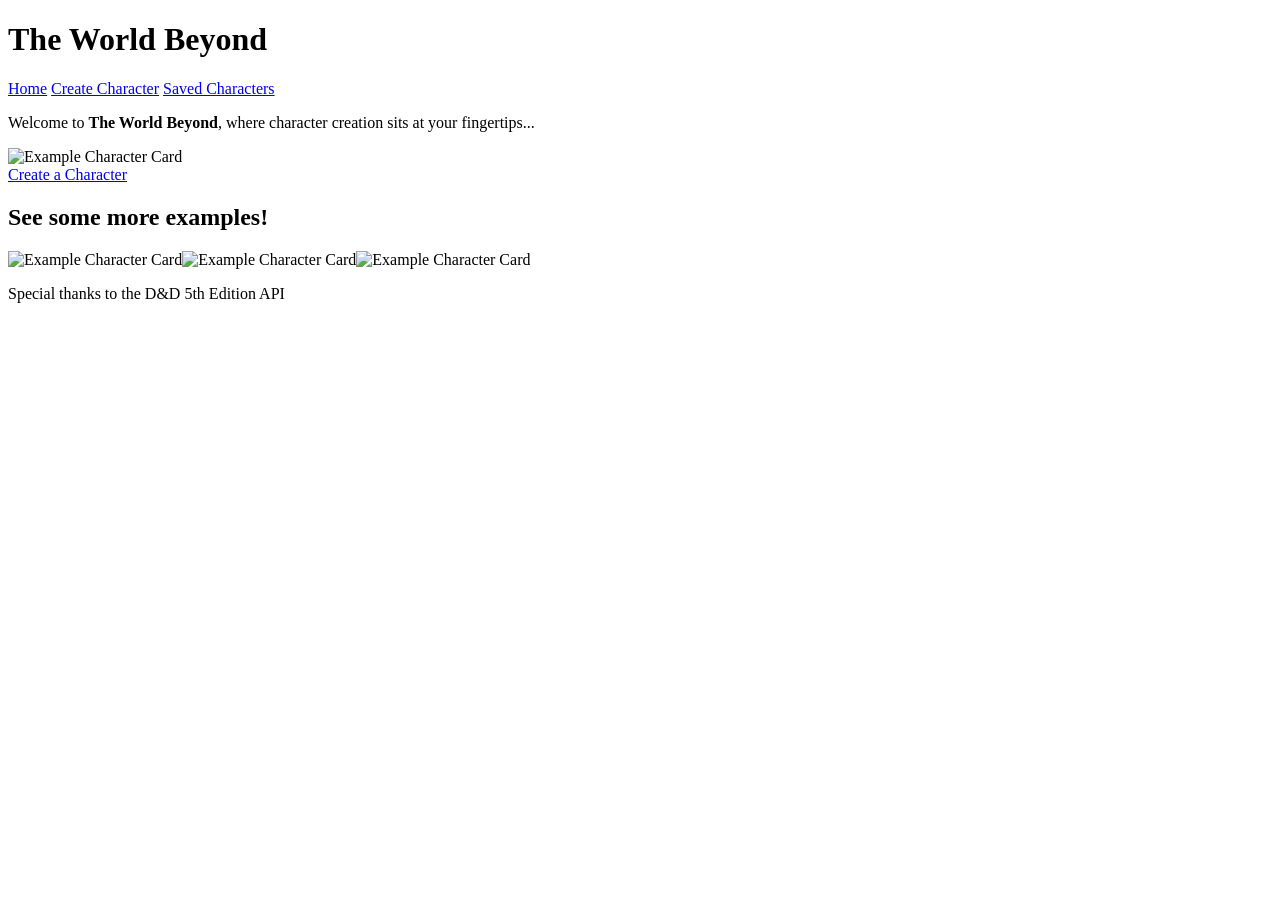
==== index.html @ dcc2f36c "beginning html" ====
<!DOCTYPE html>
<html lang="en">
<head>
    <meta charset="UTF-8">
    <meta name="viewport" content="width=device-width, initial-scale=1.0">
    <title>The World Beyond - Main Page</title>
    <link rel="stylesheet" href="css/main.css" />
    <script src="js/main.js" defer></script>
</head>
<body>
    <header>
        <h1>The World Beyond</h1>
        <nav>
            <a href="index.html">Home</a>
            <a href="character-generator.html">Create Character</a>
            <a href="saved-characters.html">Saved Characters</a>
        </nav>
    </header>
    <main>
        <p>Welcome to <strong>The World Beyond</strong>, where character creation sits at your fingertips...</p>
        <div class="flex-items">
            <img src="https://upload.wikimedia.org/wikipedia/commons/thumb/7/79/Hyunjin_of_Stray_Kids_at_the_40th_Golden_Disc_Awards%2C_January_10%2C_2026_%281%29.png/250px-Hyunjin_of_Stray_Kids_at_the_40th_Golden_Disc_Awards%2C_January_10%2C_2026_%281%29.png" alt="Example Character Card"></div>
            <a href="character-generator.html">Create a Character</a>
        </div>
        <h2>See some more examples!</h2>
        <section class="flex-items">
            <img src="https://upload.wikimedia.org/wikipedia/commons/2/25/Yeonjun_250625.jpg" alt="Example Character Card"></div>
            <img src="https://encrypted-tbn0.gstatic.com/images?q=tbn:ANd9GcQIF8eCV5y47tIsix3saeWD4XIqXsg_JthX4w&s" alt="Example Character Card"></div>
            <img src="https://ih1.redbubble.net/image.727054862.7295/flat,750x,075,f-pad,750x1000,f8f8f8.u1.jpg" alt="Example Character Card"></div>
        </section>
    </main>
    <footer>
        <p>Special thanks to the D&D 5th Edition API</p>
    </footer>
</body>
</html>
---- css/main.css ----
@import url('https://fonts.googleapis.com/css2?family=Almendra:ital,wght@0,400;0,700;1,400;1,700&family=Metamorphous&display=swap');
@import 'home.css';
@import 'header-footer.css';
:root {
    --purple-color: #681343;
    --gold-color: #f4af1c;
    --blue-color: #0A1B9B;

    --heading-font: Metamorphous, Courier, Trebuchet;
    --paragraph-font: Almendra, Arial, Tahoma;
}

img {
    max-height: 500px;
}
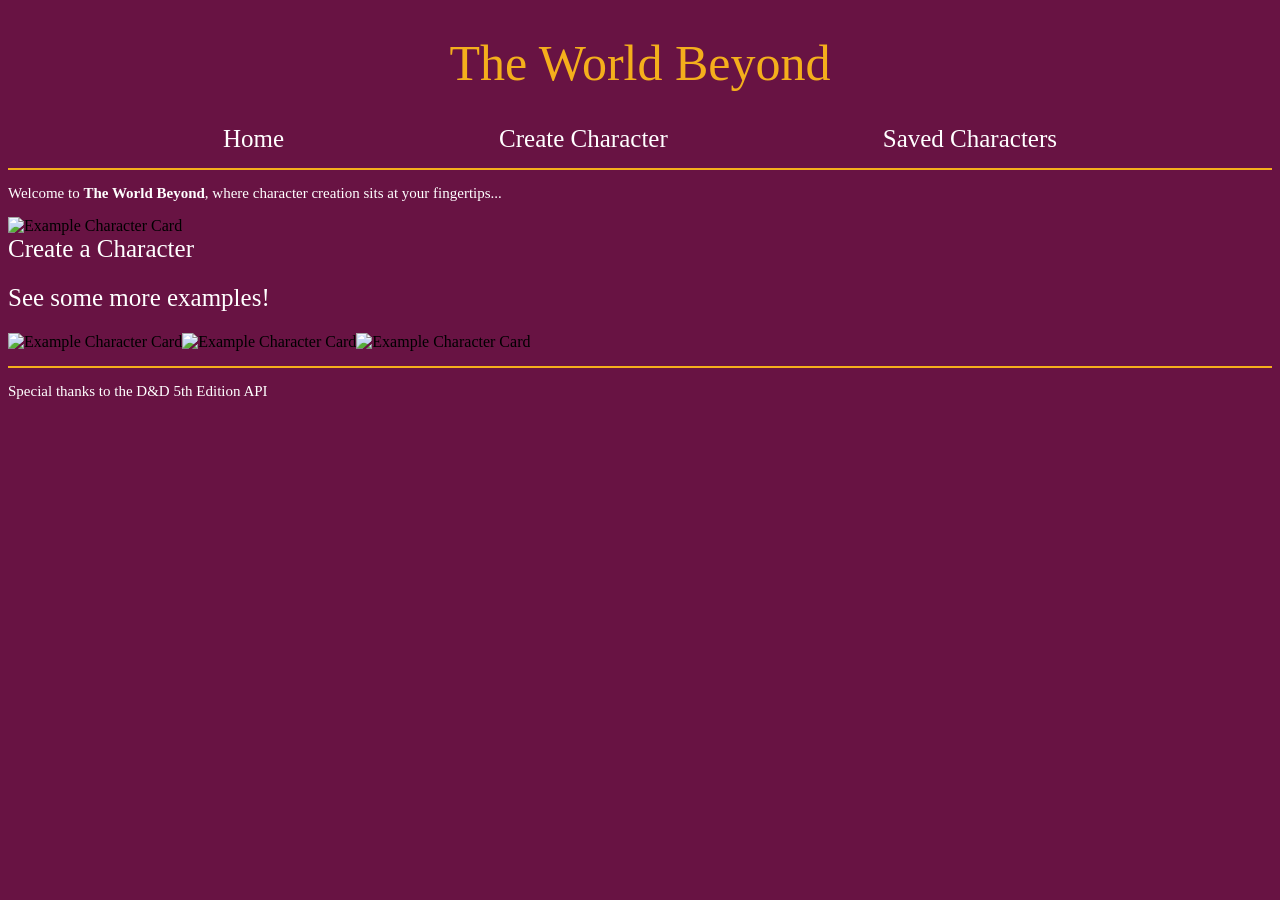
==== commit 528de3aa: "made the process to create a character and view its character card" ====
--- a/index.html
+++ b/index.html
@@ -4,8 +4,8 @@
     <meta charset="UTF-8">
     <meta name="viewport" content="width=device-width, initial-scale=1.0">
     <title>The World Beyond - Main Page</title>
-    <link rel="stylesheet" href="css/main.css" />
-    <script src="js/main.js" defer></script>
+    <link rel="stylesheet" href="css/home.css" />
+    <script src="js/main.mjs" type="module" defer></script>
 </head>
 <body>
     <header>
--- a/css/home.css
+++ b/css/home.css
@@ -0,0 +1,11 @@
+/* index.html */
+@import 'main.css';
+
+.flex-items {
+    display: flex;
+    flex-direction: row;
+}
+
+img {
+    max-height: 500px;
+}
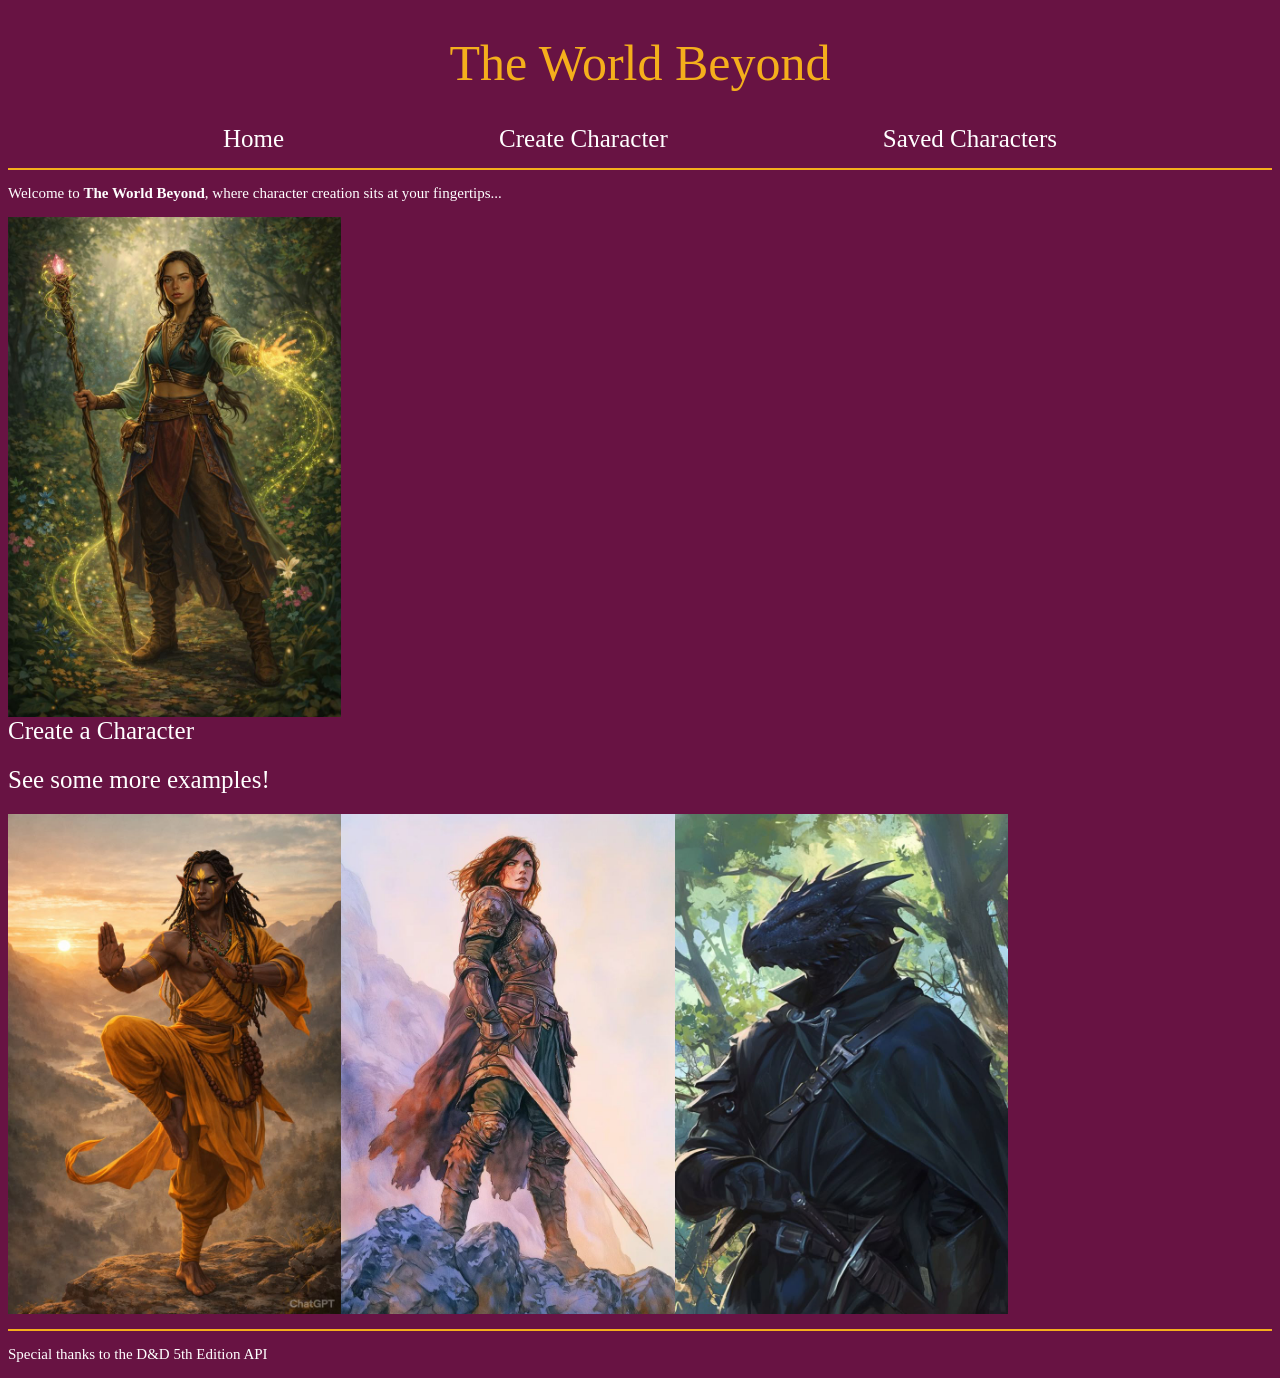
==== commit 1afac2c6: "some main page cleanups" ====
--- a/index.html
+++ b/index.html
@@ -19,14 +19,14 @@
     <main>
         <p>Welcome to <strong>The World Beyond</strong>, where character creation sits at your fingertips...</p>
         <div class="flex-items">
-            <img src="https://upload.wikimedia.org/wikipedia/commons/thumb/7/79/Hyunjin_of_Stray_Kids_at_the_40th_Golden_Disc_Awards%2C_January_10%2C_2026_%281%29.png/250px-Hyunjin_of_Stray_Kids_at_the_40th_Golden_Disc_Awards%2C_January_10%2C_2026_%281%29.png" alt="Example Character Card"></div>
+            <img src="images/druid1.jpeg" alt="Example Character Card"></div>
             <a href="character-generator.html">Create a Character</a>
         </div>
         <h2>See some more examples!</h2>
         <section class="flex-items">
-            <img src="https://upload.wikimedia.org/wikipedia/commons/2/25/Yeonjun_250625.jpg" alt="Example Character Card"></div>
-            <img src="https://encrypted-tbn0.gstatic.com/images?q=tbn:ANd9GcQIF8eCV5y47tIsix3saeWD4XIqXsg_JthX4w&s" alt="Example Character Card"></div>
-            <img src="https://ih1.redbubble.net/image.727054862.7295/flat,750x,075,f-pad,750x1000,f8f8f8.u1.jpg" alt="Example Character Card"></div>
+            <img src="images/monk1.jpg" alt="Example Character Card"></div>
+            <img src="images/fighter1.jpeg" alt="Example Character Card"></div>
+            <img src="images/dragonborn3.jpg" alt="Example Character Card"></div>
         </section>
     </main>
     <footer>
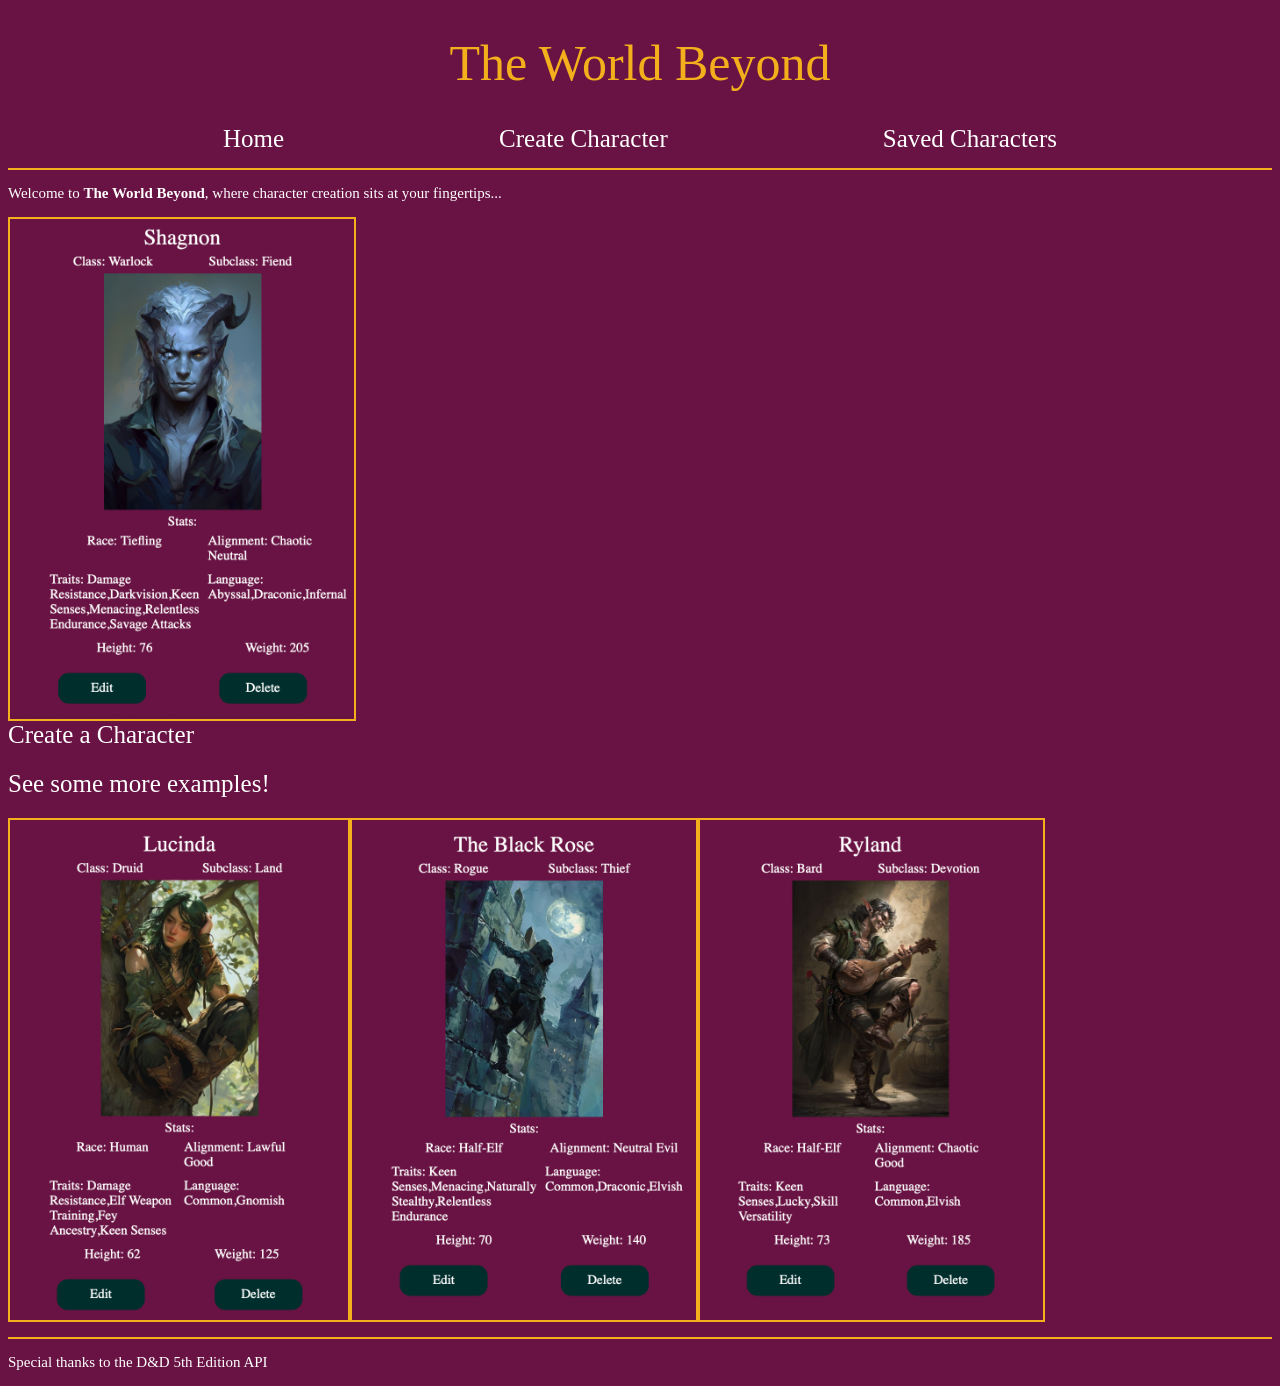
==== commit cc36e0c2: "small fixes, started arranging home page" ====
--- a/index.html
+++ b/index.html
@@ -19,14 +19,14 @@
     <main>
         <p>Welcome to <strong>The World Beyond</strong>, where character creation sits at your fingertips...</p>
         <div class="flex-items">
-            <img src="images/druid1.jpeg" alt="Example Character Card"></div>
+            <img src="home-images/Shagnon.png" alt="Example Character Card"></div>
             <a href="character-generator.html">Create a Character</a>
         </div>
         <h2>See some more examples!</h2>
         <section class="flex-items">
-            <img src="images/monk1.jpg" alt="Example Character Card"></div>
-            <img src="images/fighter1.jpeg" alt="Example Character Card"></div>
-            <img src="images/dragonborn3.jpg" alt="Example Character Card"></div>
+            <img src="home-images/Lucinda.png" alt="Example Character Card"></div>
+            <img src="home-images/TheBlackRose.png" alt="Example Character Card"></div>
+            <img src="home-images/Ryland.png" alt="Example Character Card"></div>
         </section>
     </main>
     <footer>
--- a/css/home.css
+++ b/css/home.css
@@ -8,4 +8,5 @@
 
 img {
     max-height: 500px;
+    border: solid 2px var(--gold-color);
 }
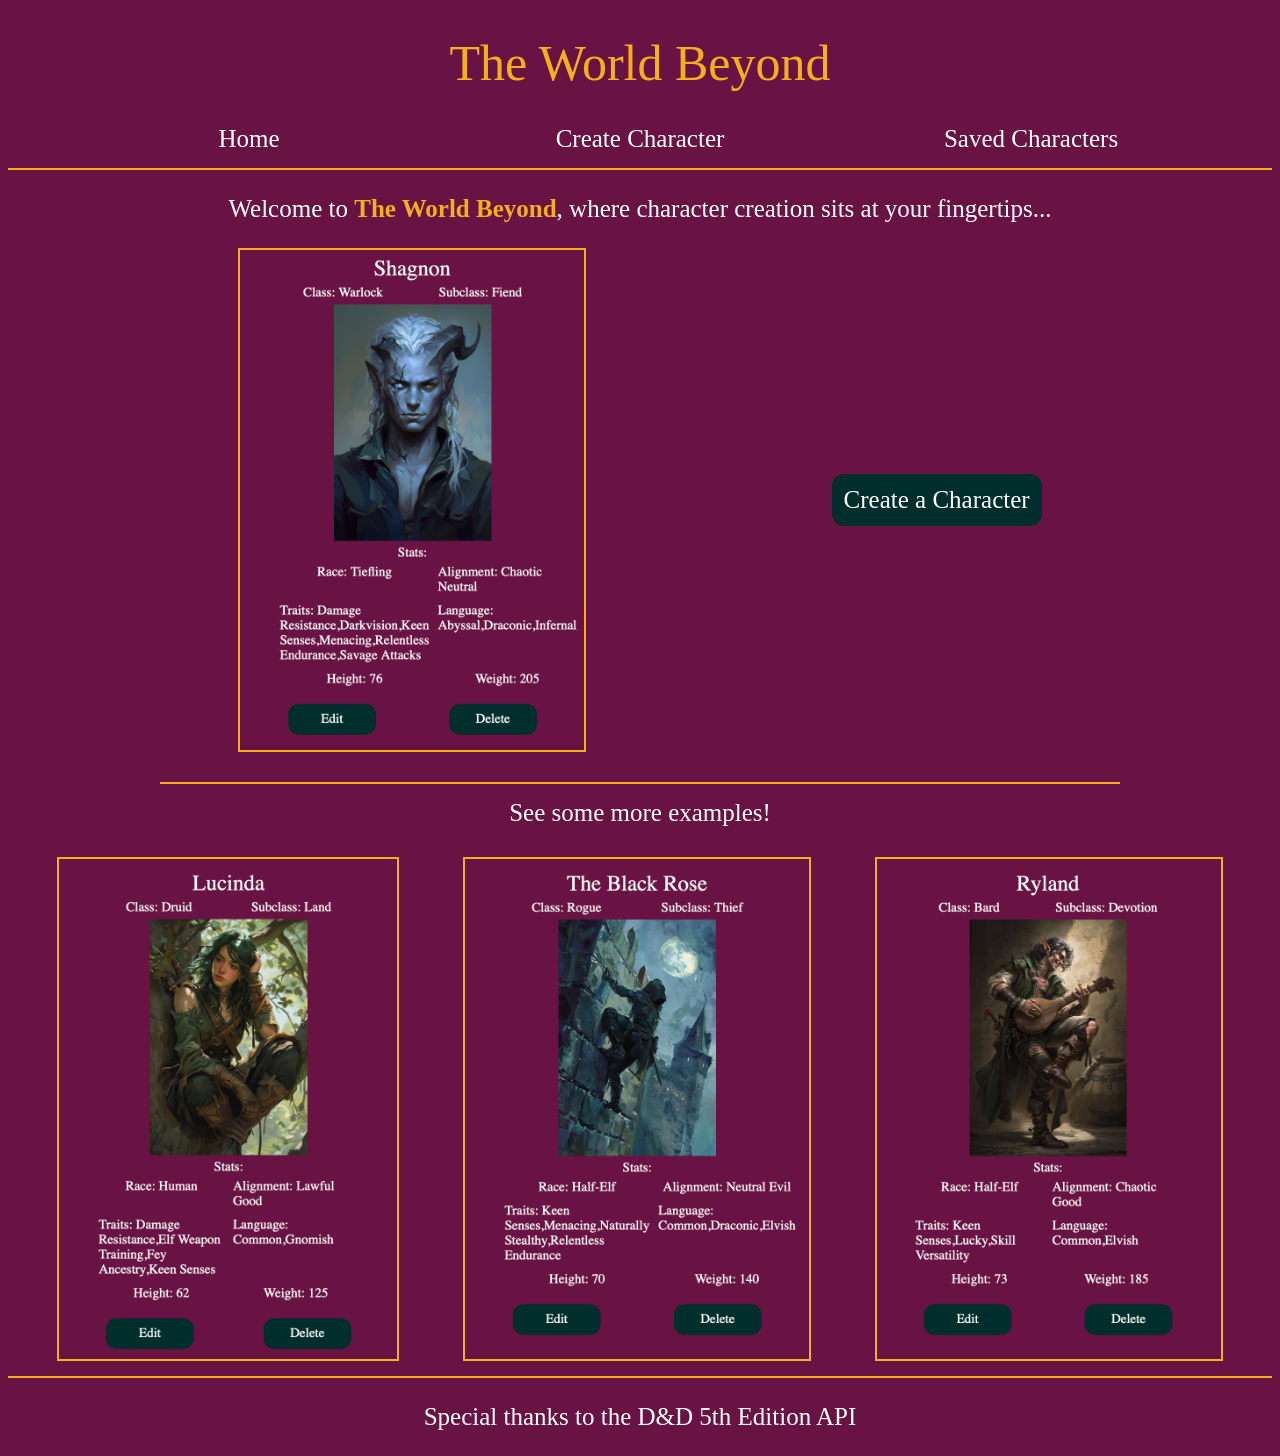
==== commit 61d5079b: "fixed centering, added more styling, added animations and polishing, added randomization for names" ====
--- a/index.html
+++ b/index.html
@@ -11,22 +11,22 @@
     <header>
         <h1>The World Beyond</h1>
         <nav>
-            <a href="index.html">Home</a>
-            <a href="character-generator.html">Create Character</a>
-            <a href="saved-characters.html">Saved Characters</a>
+            <a href="index.html" id="homeNav">Home</a>
+            <a href="character-generator.html" id="characterNav">Create Character</a>
+            <a href="saved-characters.html" id="savedNav">Saved Characters</a>
         </nav>
     </header>
     <main>
-        <p>Welcome to <strong>The World Beyond</strong>, where character creation sits at your fingertips...</p>
-        <div class="flex-items">
-            <img src="home-images/Shagnon.png" alt="Example Character Card"></div>
+        <p>Welcome to <span id="intro-title">The World Beyond</span>, where character creation sits at your fingertips...</p>
+        <div id="create-character-div">
+            <img src="home-images/Shagnon.png" alt="Example Character Card">
             <a href="character-generator.html">Create a Character</a>
         </div>
         <h2>See some more examples!</h2>
-        <section class="flex-items">
-            <img src="home-images/Lucinda.png" alt="Example Character Card"></div>
-            <img src="home-images/TheBlackRose.png" alt="Example Character Card"></div>
-            <img src="home-images/Ryland.png" alt="Example Character Card"></div>
+        <section id="example-characters">
+            <img src="home-images/Lucinda.png" alt="Example Character Card">
+            <img src="home-images/TheBlackRose.png" alt="Example Character Card">
+            <img src="home-images/Ryland.png" alt="Example Character Card">
         </section>
     </main>
     <footer>
--- a/css/home.css
+++ b/css/home.css
@@ -1,12 +1,46 @@
 /* index.html */
 @import 'main.css';
 
-.flex-items {
-    display: flex;
-    flex-direction: row;
+p {
+    text-align: center;
+    font-size: var(--medium-font-size);
+}
+
+#intro-title {
+    color: var(--gold-color);
+    font-weight: bolder;
+}
+
+#create-character-div a {
+    background-color: var(--teal-color);
+    border: solid 2px var(--teal-color);
+    padding: 10px;
+    border-radius: 12px;
 }
 
 img {
     max-height: 500px;
     border: solid 2px var(--gold-color);
+}
+
+#create-character-div, #example-characters {
+    display: flex;
+    flex-direction: column;
+    align-items: center;
+    gap: 15px;
+}
+
+h2 {
+    text-align: center;
+    margin: 30px auto;
+    border-top: solid 2px var(--gold-color);
+    padding-top: 15px;
+    max-width: 75vw;
+}
+
+@media screen and (min-width: 1200px) {
+    #create-character-div, #example-characters {
+        flex-direction: row;
+        justify-content: space-evenly;
+    }
 }
